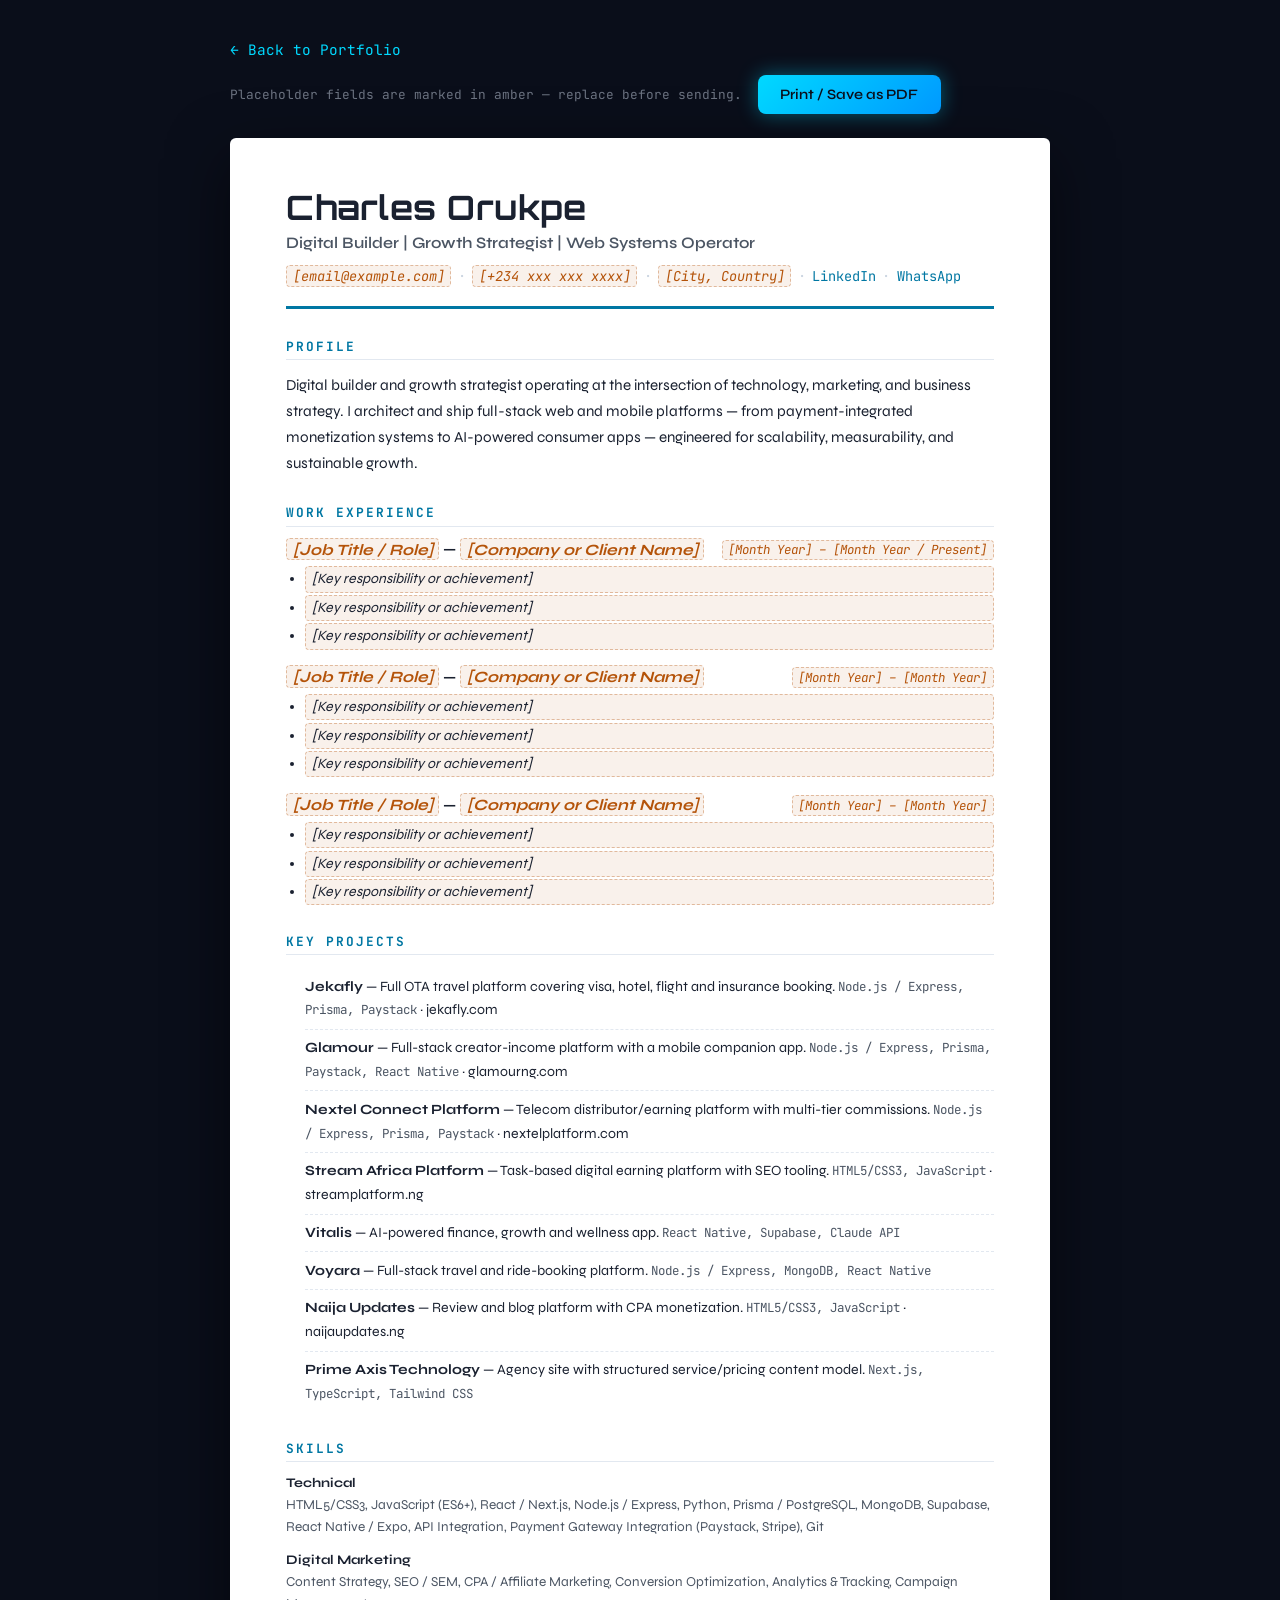
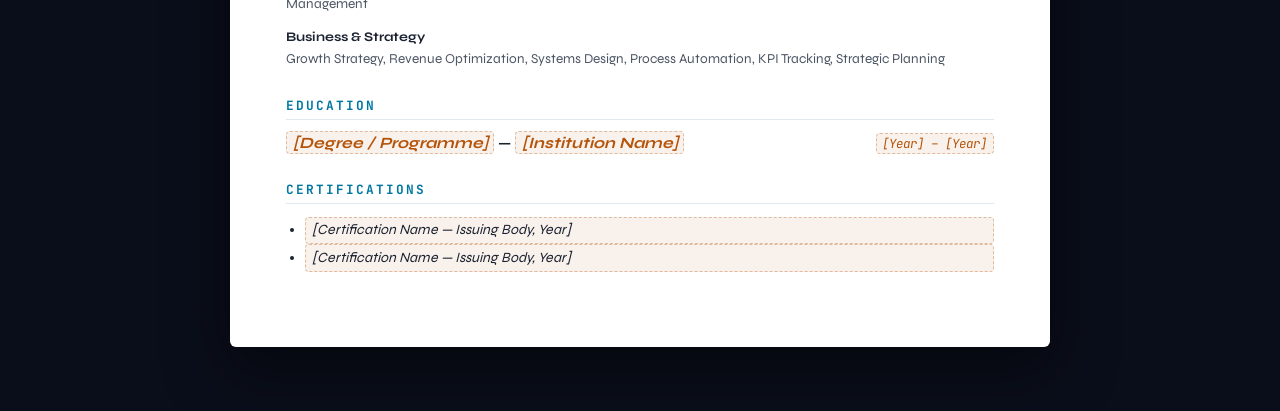
==== cv.html @ eb3e5eca "Add CV page (cv.html) with print/PDF export and placeholder work history/education; wire up Download" ====
<!DOCTYPE html>
<html lang="en">
<head>
    <meta charset="UTF-8">
    <meta name="viewport" content="width=device-width, initial-scale=1.0">
    <title>Charles Orukpe | CV</title>
    <link rel="preconnect" href="https://fonts.googleapis.com">
    <link rel="preconnect" href="https://fonts.gstatic.com" crossorigin>
    <link href="https://fonts.googleapis.com/css2?family=Orbitron:wght@400;500;700;900&family=Syne:wght@400;500;600;700;800&family=JetBrains+Mono:wght@300;400;500&display=swap" rel="stylesheet">
    <link rel="stylesheet" href="cv-styles.css">
</head>
<body>

    <!-- Screen-only toolbar -->
    <div class="cv-toolbar no-print">
        <a href="portfolio-index.html" class="toolbar-link">&larr; Back to Portfolio</a>
        <div class="toolbar-actions">
            <span class="toolbar-note">Placeholder fields are marked in amber — replace before sending.</span>
            <button class="print-btn" onclick="window.print()">Print / Save as PDF</button>
        </div>
    </div>

    <!-- CV Document -->
    <main class="cv-paper">

        <!-- Header -->
        <header class="cv-header">
            <h1 class="cv-name">Charles Orukpe</h1>
            <p class="cv-title">Digital Builder | Growth Strategist | Web Systems Operator</p>
            <div class="cv-contact">
                <span class="placeholder">[email@example.com]</span>
                <span class="divider">&middot;</span>
                <span class="placeholder">[+234 xxx xxx xxxx]</span>
                <span class="divider">&middot;</span>
                <span class="placeholder">[City, Country]</span>
                <span class="divider">&middot;</span>
                <a href="https://www.linkedin.com/in/charles-orukpe-bb7964367" target="_blank">LinkedIn</a>
                <span class="divider">&middot;</span>
                <a href="https://wa.link/srwizz" target="_blank">WhatsApp</a>
            </div>
        </header>

        <!-- Summary -->
        <section class="cv-section">
            <h2>Profile</h2>
            <p class="cv-summary">
                Digital builder and growth strategist operating at the intersection of technology, marketing, and business strategy. I architect and ship full-stack web and mobile platforms — from payment-integrated monetization systems to AI-powered consumer apps — engineered for scalability, measurability, and sustainable growth.
            </p>
        </section>

        <!-- Work Experience -->
        <section class="cv-section">
            <h2>Work Experience</h2>

            <div class="cv-entry placeholder-block">
                <div class="entry-top">
                    <h3><span class="placeholder">[Job Title / Role]</span> &mdash; <span class="placeholder">[Company or Client Name]</span></h3>
                    <span class="entry-date placeholder">[Month Year] &ndash; [Month Year / Present]</span>
                </div>
                <ul>
                    <li class="placeholder">[Key responsibility or achievement]</li>
                    <li class="placeholder">[Key responsibility or achievement]</li>
                    <li class="placeholder">[Key responsibility or achievement]</li>
                </ul>
            </div>

            <div class="cv-entry placeholder-block">
                <div class="entry-top">
                    <h3><span class="placeholder">[Job Title / Role]</span> &mdash; <span class="placeholder">[Company or Client Name]</span></h3>
                    <span class="entry-date placeholder">[Month Year] &ndash; [Month Year]</span>
                </div>
                <ul>
                    <li class="placeholder">[Key responsibility or achievement]</li>
                    <li class="placeholder">[Key responsibility or achievement]</li>
                    <li class="placeholder">[Key responsibility or achievement]</li>
                </ul>
            </div>

            <div class="cv-entry placeholder-block">
                <div class="entry-top">
                    <h3><span class="placeholder">[Job Title / Role]</span> &mdash; <span class="placeholder">[Company or Client Name]</span></h3>
                    <span class="entry-date placeholder">[Month Year] &ndash; [Month Year]</span>
                </div>
                <ul>
                    <li class="placeholder">[Key responsibility or achievement]</li>
                    <li class="placeholder">[Key responsibility or achievement]</li>
                    <li class="placeholder">[Key responsibility or achievement]</li>
                </ul>
            </div>
        </section>

        <!-- Key Projects -->
        <section class="cv-section">
            <h2>Key Projects</h2>
            <ul class="cv-projects">
                <li><strong>Jekafly</strong> &mdash; Full OTA travel platform covering visa, hotel, flight and insurance booking. <span class="proj-stack">Node.js / Express, Prisma, Paystack</span> &middot; jekafly.com</li>
                <li><strong>Glamour</strong> &mdash; Full-stack creator-income platform with a mobile companion app. <span class="proj-stack">Node.js / Express, Prisma, Paystack, React Native</span> &middot; glamourng.com</li>
                <li><strong>Nextel Connect Platform</strong> &mdash; Telecom distributor/earning platform with multi-tier commissions. <span class="proj-stack">Node.js / Express, Prisma, Paystack</span> &middot; nextelplatform.com</li>
                <li><strong>Stream Africa Platform</strong> &mdash; Task-based digital earning platform with SEO tooling. <span class="proj-stack">HTML5/CSS3, JavaScript</span> &middot; streamplatform.ng</li>
                <li><strong>Vitalis</strong> &mdash; AI-powered finance, growth and wellness app. <span class="proj-stack">React Native, Supabase, Claude API</span></li>
                <li><strong>Voyara</strong> &mdash; Full-stack travel and ride-booking platform. <span class="proj-stack">Node.js / Express, MongoDB, React Native</span></li>
                <li><strong>Naija Updates</strong> &mdash; Review and blog platform with CPA monetization. <span class="proj-stack">HTML5/CSS3, JavaScript</span> &middot; naijaupdates.ng</li>
                <li><strong>Prime Axis Technology</strong> &mdash; Agency site with structured service/pricing content model. <span class="proj-stack">Next.js, TypeScript, Tailwind CSS</span></li>
            </ul>
        </section>

        <!-- Skills -->
        <section class="cv-section">
            <h2>Skills</h2>
            <div class="cv-skills">
                <div class="skill-group">
                    <h4>Technical</h4>
                    <p>HTML5/CSS3, JavaScript (ES6+), React / Next.js, Node.js / Express, Python, Prisma / PostgreSQL, MongoDB, Supabase, React Native / Expo, API Integration, Payment Gateway Integration (Paystack, Stripe), Git</p>
                </div>
                <div class="skill-group">
                    <h4>Digital Marketing</h4>
                    <p>Content Strategy, SEO / SEM, CPA / Affiliate Marketing, Conversion Optimization, Analytics & Tracking, Campaign Management</p>
                </div>
                <div class="skill-group">
                    <h4>Business & Strategy</h4>
                    <p>Growth Strategy, Revenue Optimization, Systems Design, Process Automation, KPI Tracking, Strategic Planning</p>
                </div>
            </div>
        </section>

        <!-- Education -->
        <section class="cv-section">
            <h2>Education</h2>
            <div class="cv-entry placeholder-block">
                <div class="entry-top">
                    <h3><span class="placeholder">[Degree / Programme]</span> &mdash; <span class="placeholder">[Institution Name]</span></h3>
                    <span class="entry-date placeholder">[Year] &ndash; [Year]</span>
                </div>
            </div>
        </section>

        <!-- Certifications (optional — delete this section if not applicable) -->
        <section class="cv-section">
            <h2>Certifications</h2>
            <ul>
                <li class="placeholder">[Certification Name &mdash; Issuing Body, Year]</li>
                <li class="placeholder">[Certification Name &mdash; Issuing Body, Year]</li>
            </ul>
        </section>

    </main>

</body>
</html>
---- cv-styles.css ----
/* ===================================
   VARIABLES
   =================================== */

:root {
    --bg-primary: #0a0e1a;
    --bg-secondary: #111827;
    --accent-primary: #00d9ff;
    --accent-secondary: #0099ff;
    --accent-glow: rgba(0, 217, 255, 0.4);
    --text-primary: #e8edf4;
    --text-secondary: #9ca3af;
    --text-muted: #6b7280;

    --paper-bg: #ffffff;
    --paper-text: #1a2130;
    --paper-muted: #4b5563;
    --paper-accent: #0077a3;
    --placeholder-color: #b45309;
    --placeholder-bg: rgba(180, 83, 9, 0.08);

    --font-display: 'Orbitron', sans-serif;
    --font-body: 'Syne', sans-serif;
    --font-mono: 'JetBrains Mono', monospace;
}

* {
    margin: 0;
    padding: 0;
    box-sizing: border-box;
}

body {
    background: var(--bg-primary);
    font-family: var(--font-body);
    padding: 2.5rem 1rem 4rem;
}

/* ===================================
   SCREEN TOOLBAR (hidden on print)
   =================================== */

.cv-toolbar {
    max-width: 820px;
    margin: 0 auto 1.5rem;
    display: flex;
    align-items: center;
    justify-content: space-between;
    flex-wrap: wrap;
    gap: 1rem;
}

.toolbar-link {
    color: var(--accent-primary);
    text-decoration: none;
    font-size: 0.9rem;
    font-family: var(--font-mono);
}

.toolbar-link:hover {
    text-decoration: underline;
}

.toolbar-actions {
    display: flex;
    align-items: center;
    gap: 1rem;
    flex-wrap: wrap;
}

.toolbar-note {
    font-size: 0.8rem;
    color: var(--text-muted);
    font-family: var(--font-mono);
}

.print-btn {
    background: linear-gradient(135deg, var(--accent-primary), var(--accent-secondary));
    color: var(--bg-primary);
    border: none;
    padding: 0.7rem 1.4rem;
    border-radius: 8px;
    font-family: var(--font-body);
    font-weight: 600;
    font-size: 0.9rem;
    cursor: pointer;
    box-shadow: 0 0 20px var(--accent-glow);
}

.print-btn:hover {
    filter: brightness(1.1);
}

/* ===================================
   THE "PAPER"
   =================================== */

.cv-paper {
    max-width: 820px;
    margin: 0 auto;
    background: var(--paper-bg);
    color: var(--paper-text);
    padding: 3rem 3.5rem;
    border-radius: 6px;
    box-shadow: 0 20px 60px rgba(0, 0, 0, 0.5);
}

.cv-header {
    border-bottom: 3px solid var(--paper-accent);
    padding-bottom: 1.2rem;
    margin-bottom: 1.8rem;
}

.cv-name {
    font-family: var(--font-display);
    font-size: 2.1rem;
    font-weight: 700;
    letter-spacing: 0.5px;
    color: var(--paper-text);
}

.cv-title {
    font-size: 1rem;
    color: var(--paper-muted);
    margin-top: 0.3rem;
    font-weight: 600;
}

.cv-contact {
    margin-top: 0.8rem;
    font-family: var(--font-mono);
    font-size: 0.85rem;
    color: var(--paper-muted);
    display: flex;
    flex-wrap: wrap;
    gap: 0.4rem;
    align-items: center;
}

.cv-contact a {
    color: var(--paper-accent);
    text-decoration: none;
}

.cv-contact a:hover {
    text-decoration: underline;
}

.cv-contact .divider {
    color: #cbd5e1;
}

/* ===================================
   SECTIONS
   =================================== */

.cv-section {
    margin-bottom: 1.7rem;
}

.cv-section h2 {
    font-family: var(--font-mono);
    font-size: 0.8rem;
    letter-spacing: 2px;
    text-transform: uppercase;
    color: var(--paper-accent);
    margin-bottom: 0.8rem;
    padding-bottom: 0.3rem;
    border-bottom: 1px solid #e2e8f0;
}

.cv-summary {
    font-size: 0.95rem;
    line-height: 1.7;
    color: var(--paper-text);
}

/* Work / Education entries */

.cv-entry {
    margin-bottom: 1.1rem;
}

.cv-entry:last-child {
    margin-bottom: 0;
}

.entry-top {
    display: flex;
    justify-content: space-between;
    align-items: baseline;
    flex-wrap: wrap;
    gap: 0.3rem 1rem;
}

.cv-entry h3 {
    font-size: 0.98rem;
    font-weight: 700;
    color: var(--paper-text);
}

.entry-date {
    font-family: var(--font-mono);
    font-size: 0.78rem;
    color: var(--paper-muted);
    white-space: nowrap;
}

.cv-entry ul {
    margin-top: 0.4rem;
    padding-left: 1.2rem;
}

.cv-entry li {
    font-size: 0.88rem;
    line-height: 1.6;
    color: var(--paper-text);
    margin-bottom: 0.15rem;
}

/* Projects */

.cv-projects {
    list-style: none;
    padding: 0;
}

.cv-projects li {
    font-size: 0.88rem;
    line-height: 1.6;
    color: var(--paper-text);
    padding: 0.4rem 0;
    border-bottom: 1px dashed #e2e8f0;
}

.cv-projects li:last-child {
    border-bottom: none;
}

.proj-stack {
    color: var(--paper-muted);
    font-family: var(--font-mono);
    font-size: 0.78rem;
}

/* Skills */

.cv-skills {
    display: grid;
    gap: 0.9rem;
}

.skill-group h4 {
    font-size: 0.82rem;
    color: var(--paper-text);
    margin-bottom: 0.2rem;
}

.skill-group p {
    font-size: 0.85rem;
    color: var(--paper-muted);
    line-height: 1.6;
}

/* Certifications list */

.cv-section > ul {
    padding-left: 1.2rem;
}

.cv-section > ul li {
    font-size: 0.88rem;
    line-height: 1.7;
    color: var(--paper-text);
}

/* ===================================
   PLACEHOLDERS
   =================================== */

.placeholder {
    color: var(--placeholder-color);
    background: var(--placeholder-bg);
    font-style: italic;
    padding: 0.05rem 0.35rem;
    border-radius: 4px;
    border: 1px dashed rgba(180, 83, 9, 0.35);
}

/* ===================================
   RESPONSIVE (screen, narrow viewport)
   =================================== */

@media (max-width: 640px) {
    .cv-paper {
        padding: 2rem 1.3rem;
    }

    .cv-name {
        font-size: 1.6rem;
    }

    .entry-top {
        flex-direction: column;
        align-items: flex-start;
    }
}

/* ===================================
   PRINT / PDF EXPORT
   =================================== */

@page {
    size: A4;
    margin: 14mm 16mm;
}

@media print {
    .no-print {
        display: none !important;
    }

    body {
        background: #ffffff;
        padding: 0;
    }

    .cv-paper {
        box-shadow: none;
        border-radius: 0;
        max-width: 100%;
        padding: 0;
        margin: 0;
    }

    .cv-section {
        break-inside: avoid;
    }

    .cv-entry {
        break-inside: avoid;
    }

    .placeholder {
        background: none;
        border: 1px dashed #b45309;
        -webkit-print-color-adjust: exact;
        print-color-adjust: exact;
    }

    .cv-contact a {
        color: var(--paper-accent) !important;
        -webkit-print-color-adjust: exact;
        print-color-adjust: exact;
    }
}
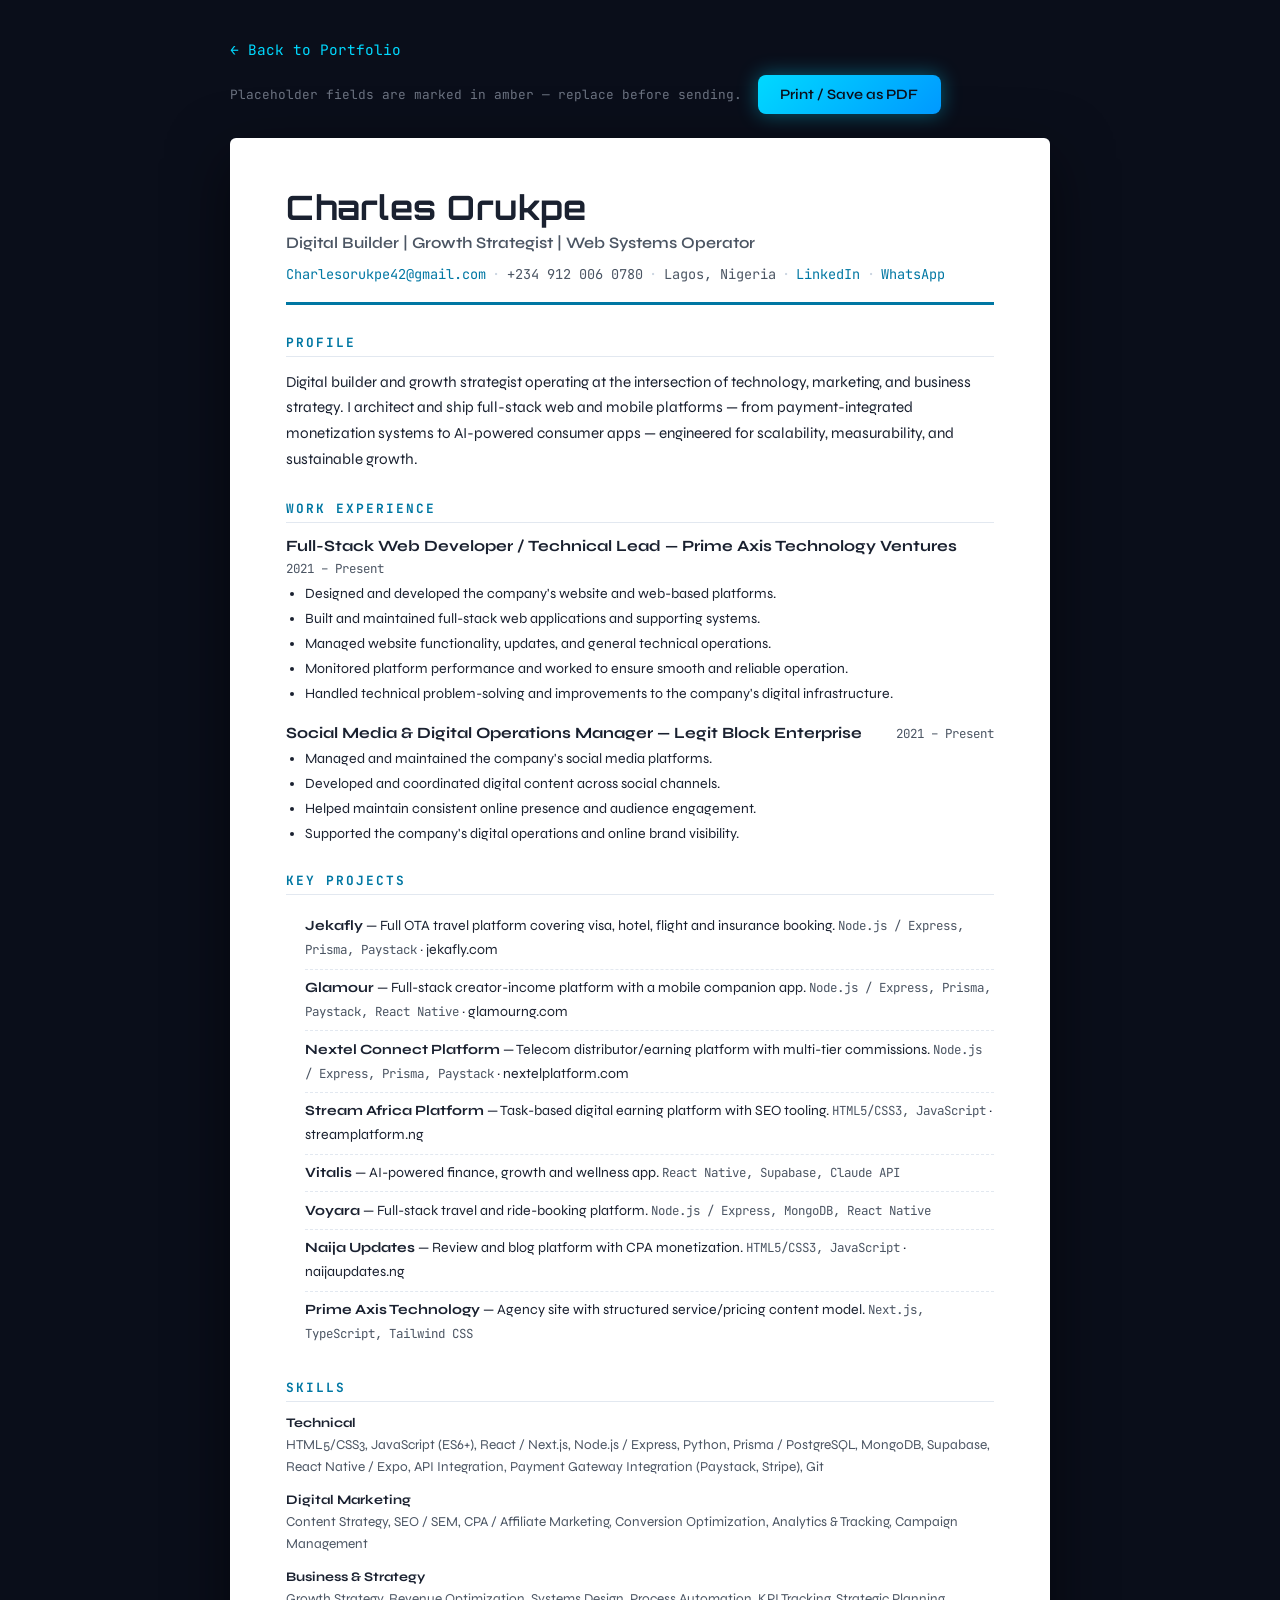
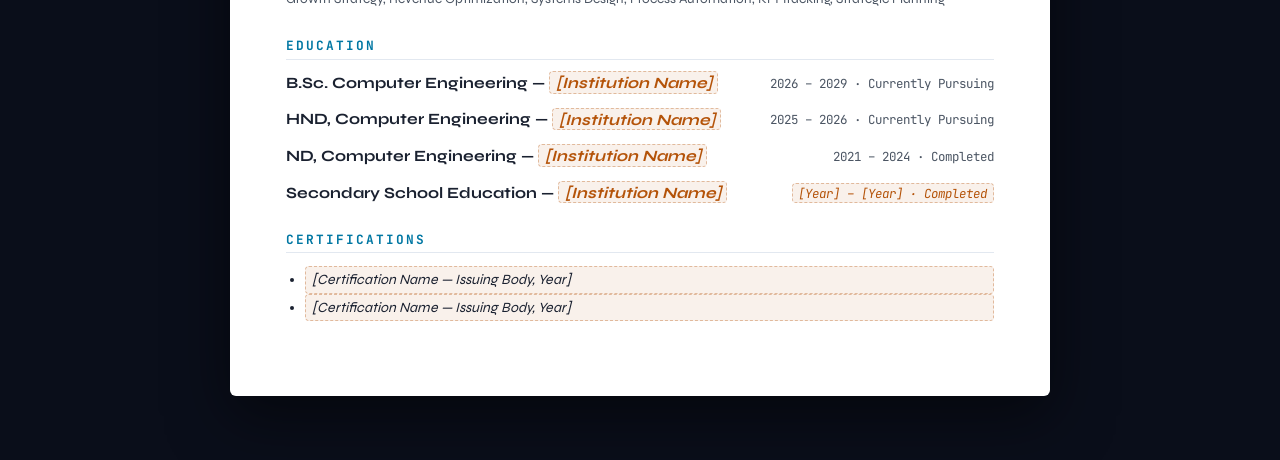
==== commit e55cfdf6: "Fill in real contact info, work experience, and education in CV" ====
--- a/cv.html
+++ b/cv.html
@@ -28,11 +28,11 @@
             <h1 class="cv-name">Charles Orukpe</h1>
             <p class="cv-title">Digital Builder | Growth Strategist | Web Systems Operator</p>
             <div class="cv-contact">
-                <span class="placeholder">[email@example.com]</span>
+                <a href="mailto:Charlesorukpe42@gmail.com">Charlesorukpe42@gmail.com</a>
                 <span class="divider">&middot;</span>
-                <span class="placeholder">[+234 xxx xxx xxxx]</span>
+                <span>+234 912 006 0780</span>
                 <span class="divider">&middot;</span>
-                <span class="placeholder">[City, Country]</span>
+                <span>Lagos, Nigeria</span>
                 <span class="divider">&middot;</span>
                 <a href="https://www.linkedin.com/in/charles-orukpe-bb7964367" target="_blank">LinkedIn</a>
                 <span class="divider">&middot;</span>
@@ -52,39 +52,30 @@
         <section class="cv-section">
             <h2>Work Experience</h2>
 
-            <div class="cv-entry placeholder-block">
+            <div class="cv-entry">
                 <div class="entry-top">
-                    <h3><span class="placeholder">[Job Title / Role]</span> &mdash; <span class="placeholder">[Company or Client Name]</span></h3>
-                    <span class="entry-date placeholder">[Month Year] &ndash; [Month Year / Present]</span>
+                    <h3>Full-Stack Web Developer / Technical Lead &mdash; Prime Axis Technology Ventures</h3>
+                    <span class="entry-date">2021 &ndash; Present</span>
                 </div>
                 <ul>
-                    <li class="placeholder">[Key responsibility or achievement]</li>
-                    <li class="placeholder">[Key responsibility or achievement]</li>
-                    <li class="placeholder">[Key responsibility or achievement]</li>
+                    <li>Designed and developed the company's website and web-based platforms.</li>
+                    <li>Built and maintained full-stack web applications and supporting systems.</li>
+                    <li>Managed website functionality, updates, and general technical operations.</li>
+                    <li>Monitored platform performance and worked to ensure smooth and reliable operation.</li>
+                    <li>Handled technical problem-solving and improvements to the company's digital infrastructure.</li>
                 </ul>
             </div>
 
-            <div class="cv-entry placeholder-block">
+            <div class="cv-entry">
                 <div class="entry-top">
-                    <h3><span class="placeholder">[Job Title / Role]</span> &mdash; <span class="placeholder">[Company or Client Name]</span></h3>
-                    <span class="entry-date placeholder">[Month Year] &ndash; [Month Year]</span>
+                    <h3>Social Media & Digital Operations Manager &mdash; Legit Block Enterprise</h3>
+                    <span class="entry-date">2021 &ndash; Present</span>
                 </div>
                 <ul>
-                    <li class="placeholder">[Key responsibility or achievement]</li>
-                    <li class="placeholder">[Key responsibility or achievement]</li>
-                    <li class="placeholder">[Key responsibility or achievement]</li>
-                </ul>
-            </div>
-
-            <div class="cv-entry placeholder-block">
-                <div class="entry-top">
-                    <h3><span class="placeholder">[Job Title / Role]</span> &mdash; <span class="placeholder">[Company or Client Name]</span></h3>
-                    <span class="entry-date placeholder">[Month Year] &ndash; [Month Year]</span>
-                </div>
-                <ul>
-                    <li class="placeholder">[Key responsibility or achievement]</li>
-                    <li class="placeholder">[Key responsibility or achievement]</li>
-                    <li class="placeholder">[Key responsibility or achievement]</li>
+                    <li>Managed and maintained the company's social media platforms.</li>
+                    <li>Developed and coordinated digital content across social channels.</li>
+                    <li>Helped maintain consistent online presence and audience engagement.</li>
+                    <li>Supported the company's digital operations and online brand visibility.</li>
                 </ul>
             </div>
         </section>
@@ -126,10 +117,28 @@
         <!-- Education -->
         <section class="cv-section">
             <h2>Education</h2>
-            <div class="cv-entry placeholder-block">
+            <div class="cv-entry">
                 <div class="entry-top">
-                    <h3><span class="placeholder">[Degree / Programme]</span> &mdash; <span class="placeholder">[Institution Name]</span></h3>
-                    <span class="entry-date placeholder">[Year] &ndash; [Year]</span>
+                    <h3>B.Sc. Computer Engineering &mdash; <span class="placeholder">[Institution Name]</span></h3>
+                    <span class="entry-date">2026 &ndash; 2029 &middot; Currently Pursuing</span>
+                </div>
+            </div>
+            <div class="cv-entry">
+                <div class="entry-top">
+                    <h3>HND, Computer Engineering &mdash; <span class="placeholder">[Institution Name]</span></h3>
+                    <span class="entry-date">2025 &ndash; 2026 &middot; Currently Pursuing</span>
+                </div>
+            </div>
+            <div class="cv-entry">
+                <div class="entry-top">
+                    <h3>ND, Computer Engineering &mdash; <span class="placeholder">[Institution Name]</span></h3>
+                    <span class="entry-date">2021 &ndash; 2024 &middot; Completed</span>
+                </div>
+            </div>
+            <div class="cv-entry">
+                <div class="entry-top">
+                    <h3>Secondary School Education &mdash; <span class="placeholder">[Institution Name]</span></h3>
+                    <span class="entry-date placeholder">[Year] &ndash; [Year] &middot; Completed</span>
                 </div>
             </div>
         </section>
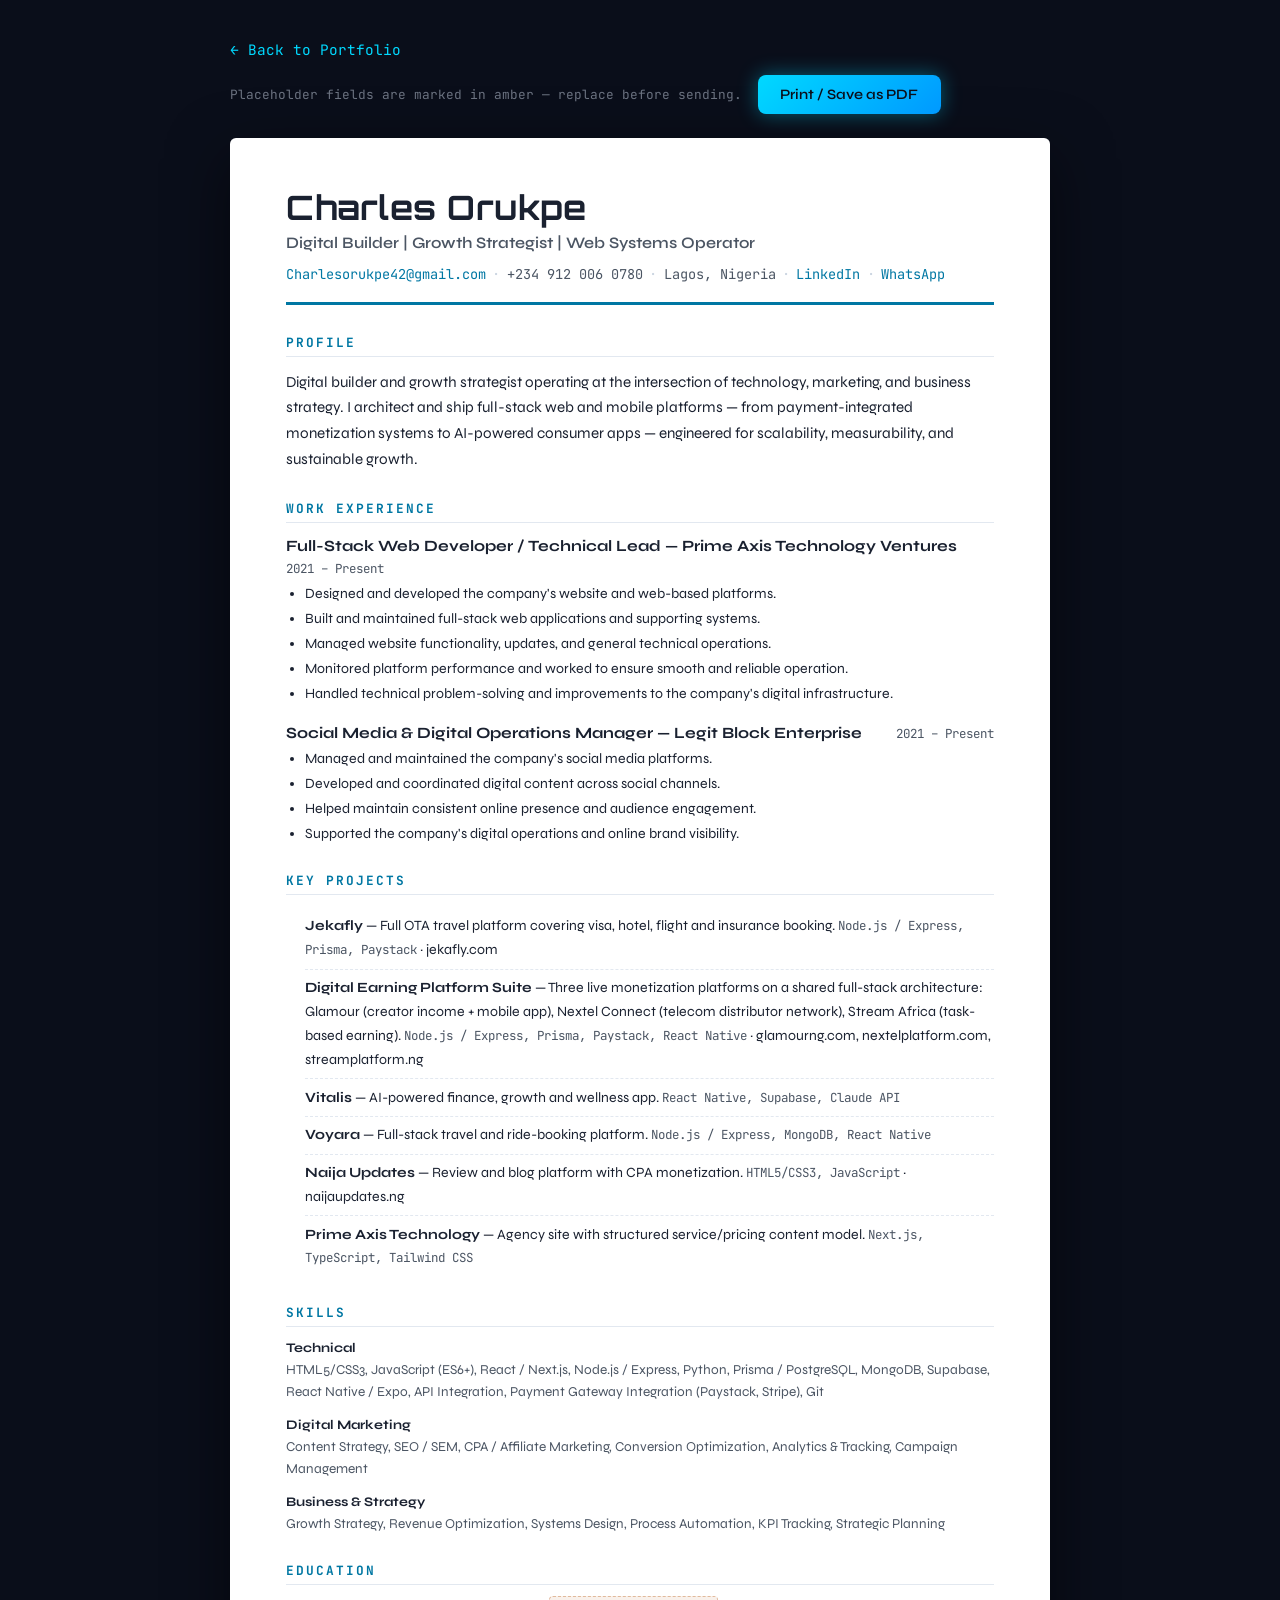
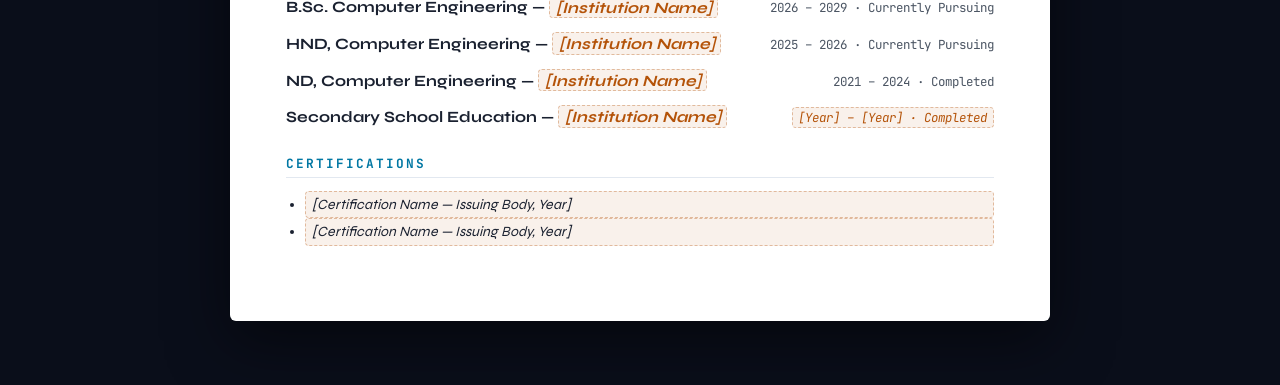
==== commit ba97c16a: "Consolidate Glamour/Nextel Connect/Stream Africa into one CV entry to match portfolio" ====
--- a/cv.html
+++ b/cv.html
@@ -85,9 +85,7 @@
             <h2>Key Projects</h2>
             <ul class="cv-projects">
                 <li><strong>Jekafly</strong> &mdash; Full OTA travel platform covering visa, hotel, flight and insurance booking. <span class="proj-stack">Node.js / Express, Prisma, Paystack</span> &middot; jekafly.com</li>
-                <li><strong>Glamour</strong> &mdash; Full-stack creator-income platform with a mobile companion app. <span class="proj-stack">Node.js / Express, Prisma, Paystack, React Native</span> &middot; glamourng.com</li>
-                <li><strong>Nextel Connect Platform</strong> &mdash; Telecom distributor/earning platform with multi-tier commissions. <span class="proj-stack">Node.js / Express, Prisma, Paystack</span> &middot; nextelplatform.com</li>
-                <li><strong>Stream Africa Platform</strong> &mdash; Task-based digital earning platform with SEO tooling. <span class="proj-stack">HTML5/CSS3, JavaScript</span> &middot; streamplatform.ng</li>
+                <li><strong>Digital Earning Platform Suite</strong> &mdash; Three live monetization platforms on a shared full-stack architecture: Glamour (creator income + mobile app), Nextel Connect (telecom distributor network), Stream Africa (task-based earning). <span class="proj-stack">Node.js / Express, Prisma, Paystack, React Native</span> &middot; glamourng.com, nextelplatform.com, streamplatform.ng</li>
                 <li><strong>Vitalis</strong> &mdash; AI-powered finance, growth and wellness app. <span class="proj-stack">React Native, Supabase, Claude API</span></li>
                 <li><strong>Voyara</strong> &mdash; Full-stack travel and ride-booking platform. <span class="proj-stack">Node.js / Express, MongoDB, React Native</span></li>
                 <li><strong>Naija Updates</strong> &mdash; Review and blog platform with CPA monetization. <span class="proj-stack">HTML5/CSS3, JavaScript</span> &middot; naijaupdates.ng</li>
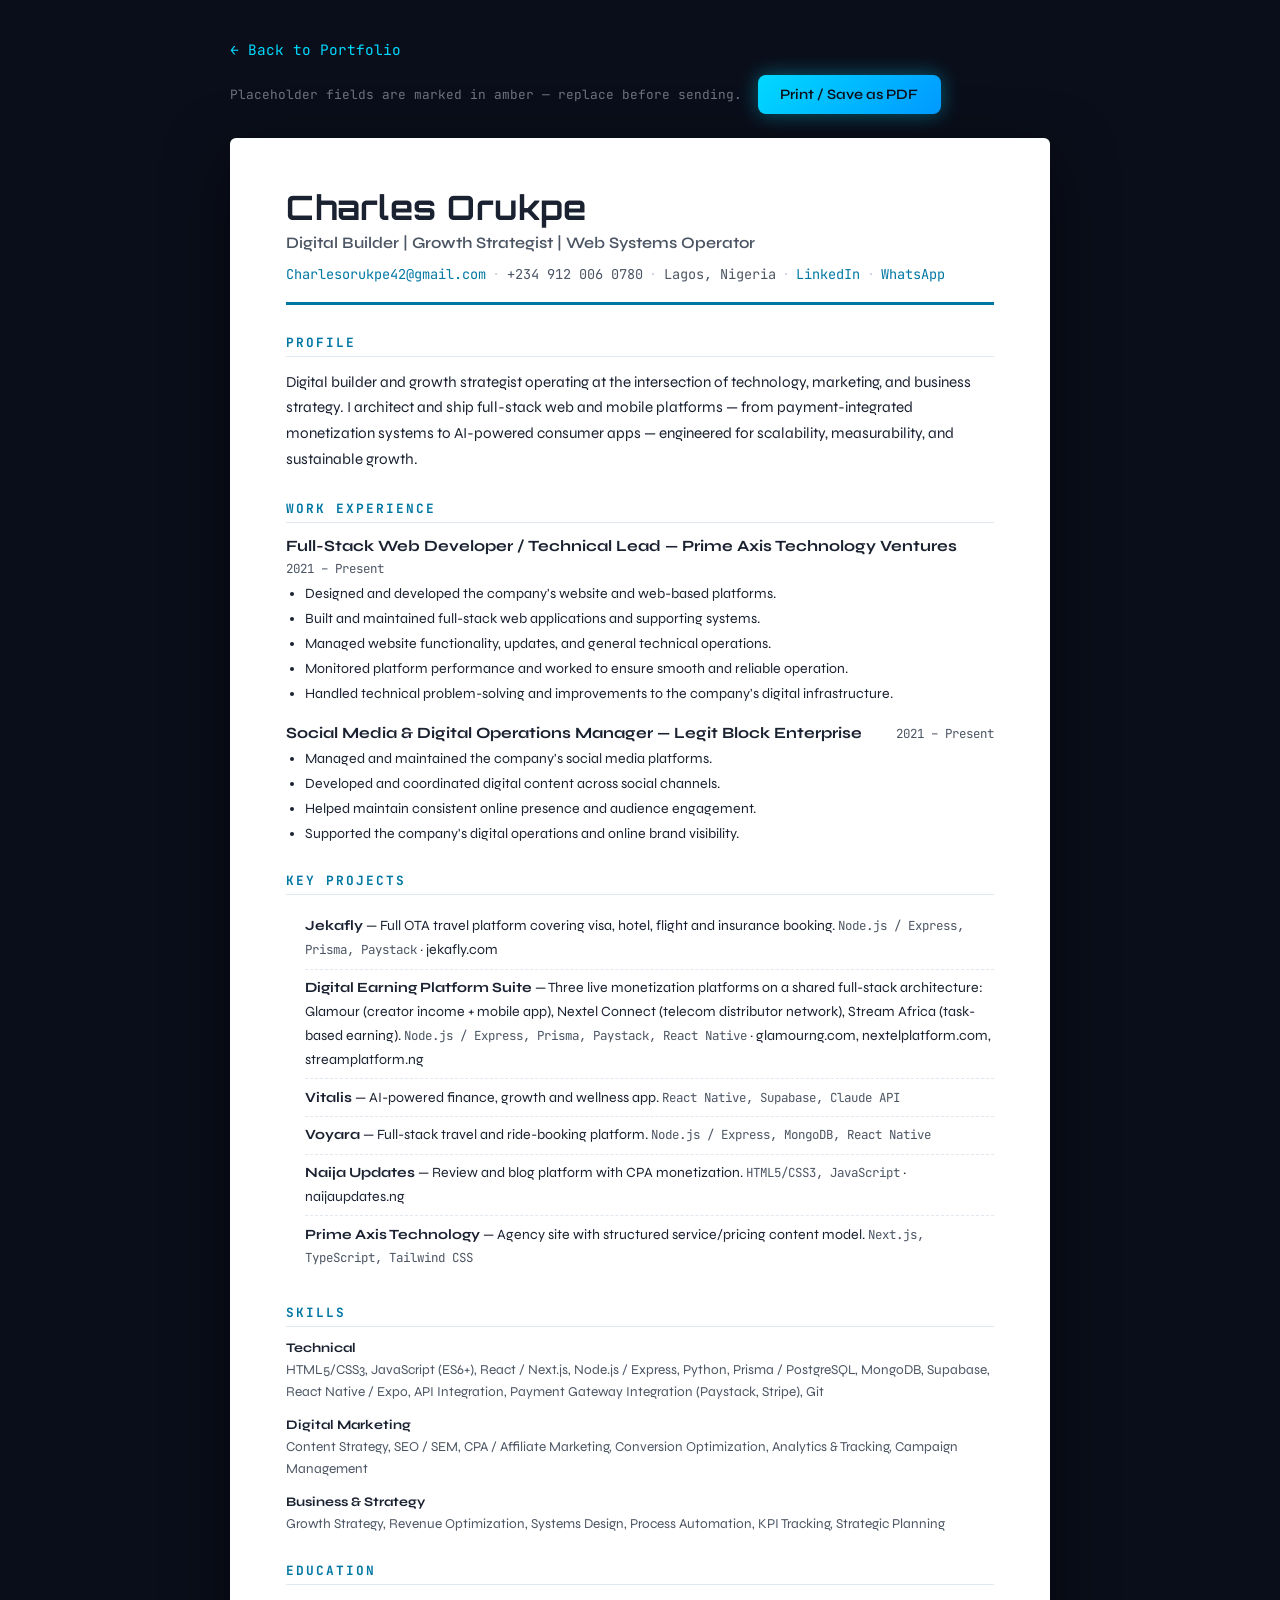
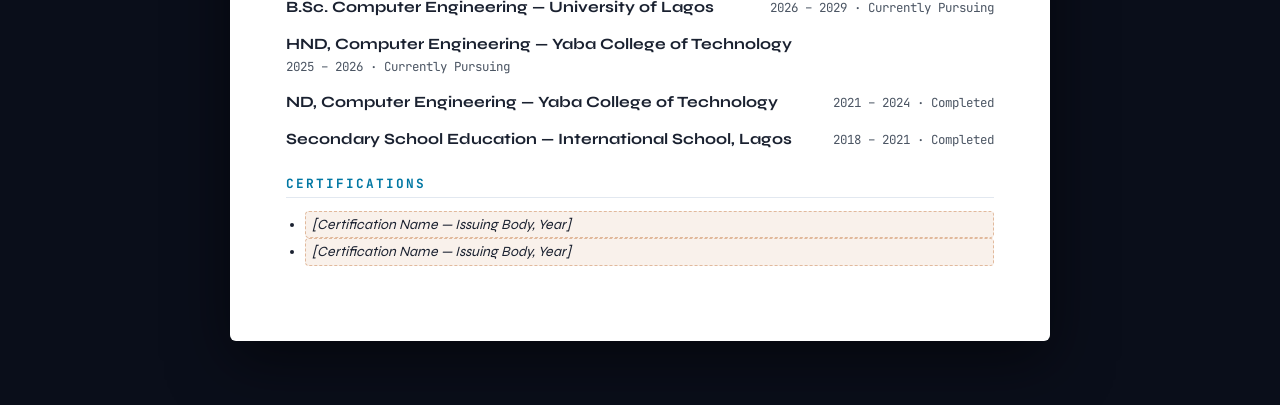
==== commit f10c4743: "Fill in education institution names and secondary school dates" ====
--- a/cv.html
+++ b/cv.html
@@ -117,26 +117,26 @@
             <h2>Education</h2>
             <div class="cv-entry">
                 <div class="entry-top">
-                    <h3>B.Sc. Computer Engineering &mdash; <span class="placeholder">[Institution Name]</span></h3>
+                    <h3>B.Sc. Computer Engineering &mdash; University of Lagos</h3>
                     <span class="entry-date">2026 &ndash; 2029 &middot; Currently Pursuing</span>
                 </div>
             </div>
             <div class="cv-entry">
                 <div class="entry-top">
-                    <h3>HND, Computer Engineering &mdash; <span class="placeholder">[Institution Name]</span></h3>
+                    <h3>HND, Computer Engineering &mdash; Yaba College of Technology</h3>
                     <span class="entry-date">2025 &ndash; 2026 &middot; Currently Pursuing</span>
                 </div>
             </div>
             <div class="cv-entry">
                 <div class="entry-top">
-                    <h3>ND, Computer Engineering &mdash; <span class="placeholder">[Institution Name]</span></h3>
+                    <h3>ND, Computer Engineering &mdash; Yaba College of Technology</h3>
                     <span class="entry-date">2021 &ndash; 2024 &middot; Completed</span>
                 </div>
             </div>
             <div class="cv-entry">
                 <div class="entry-top">
-                    <h3>Secondary School Education &mdash; <span class="placeholder">[Institution Name]</span></h3>
-                    <span class="entry-date placeholder">[Year] &ndash; [Year] &middot; Completed</span>
+                    <h3>Secondary School Education &mdash; International School, Lagos</h3>
+                    <span class="entry-date">2018 &ndash; 2021 &middot; Completed</span>
                 </div>
             </div>
         </section>
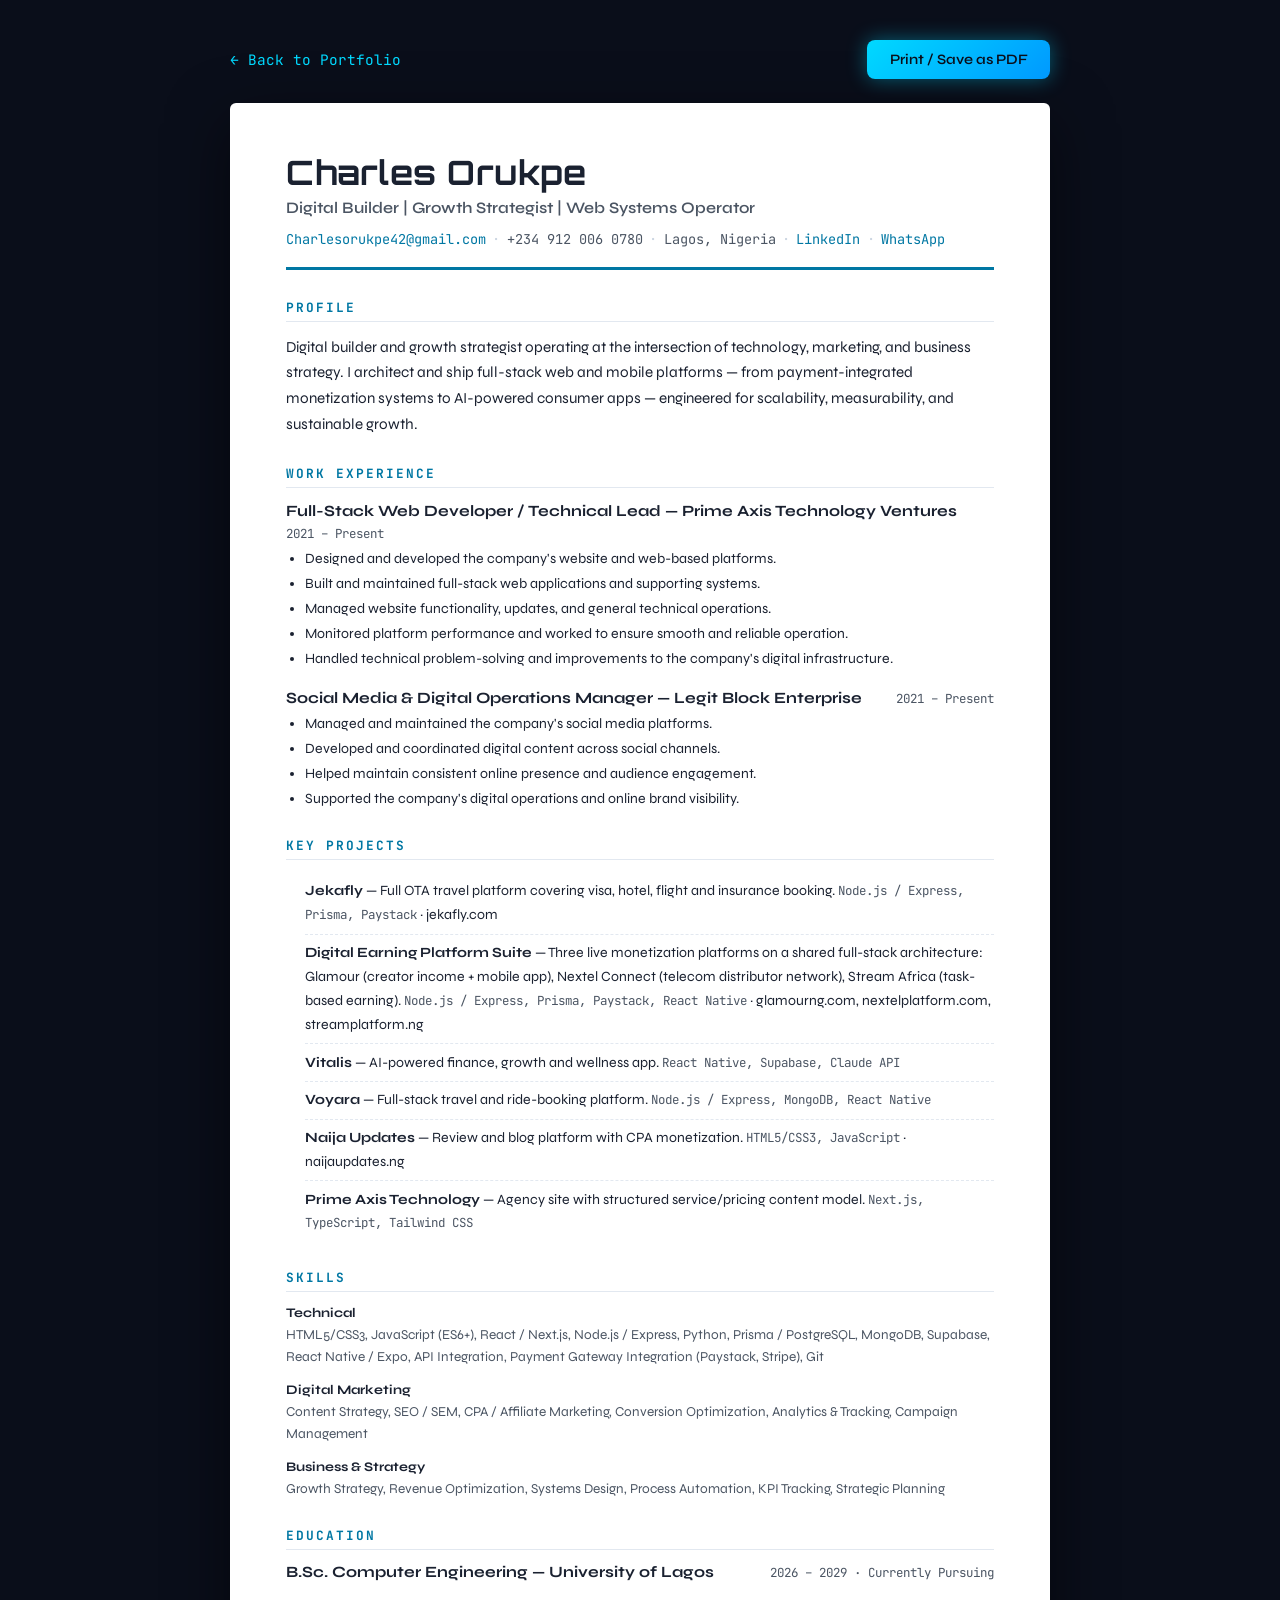
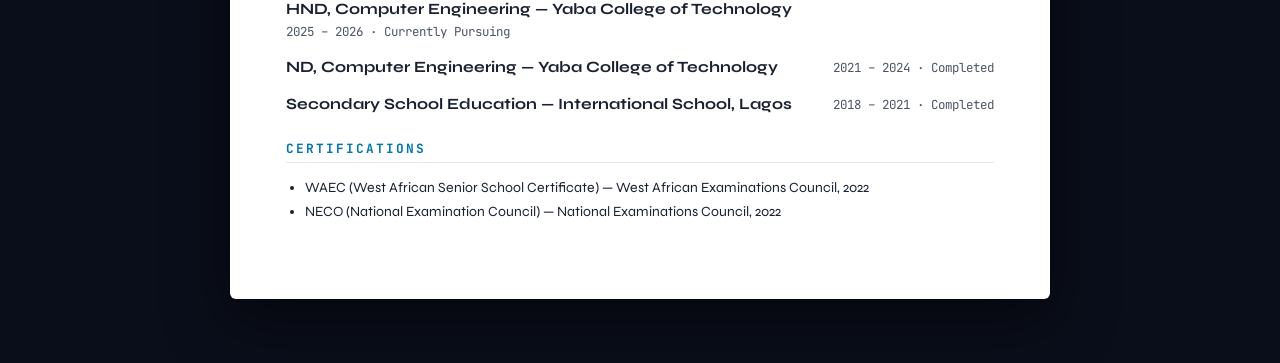
==== commit ac4d41fa: "Fill in WAEC/NECO certifications; remove stale placeholder note now CV is complete" ====
--- a/cv.html
+++ b/cv.html
@@ -15,7 +15,6 @@
     <div class="cv-toolbar no-print">
         <a href="portfolio-index.html" class="toolbar-link">&larr; Back to Portfolio</a>
         <div class="toolbar-actions">
-            <span class="toolbar-note">Placeholder fields are marked in amber — replace before sending.</span>
             <button class="print-btn" onclick="window.print()">Print / Save as PDF</button>
         </div>
     </div>
@@ -145,8 +144,8 @@
         <section class="cv-section">
             <h2>Certifications</h2>
             <ul>
-                <li class="placeholder">[Certification Name &mdash; Issuing Body, Year]</li>
-                <li class="placeholder">[Certification Name &mdash; Issuing Body, Year]</li>
+                <li>WAEC (West African Senior School Certificate) &mdash; West African Examinations Council, 2022</li>
+                <li>NECO (National Examination Council) &mdash; National Examinations Council, 2022</li>
             </ul>
         </section>
 
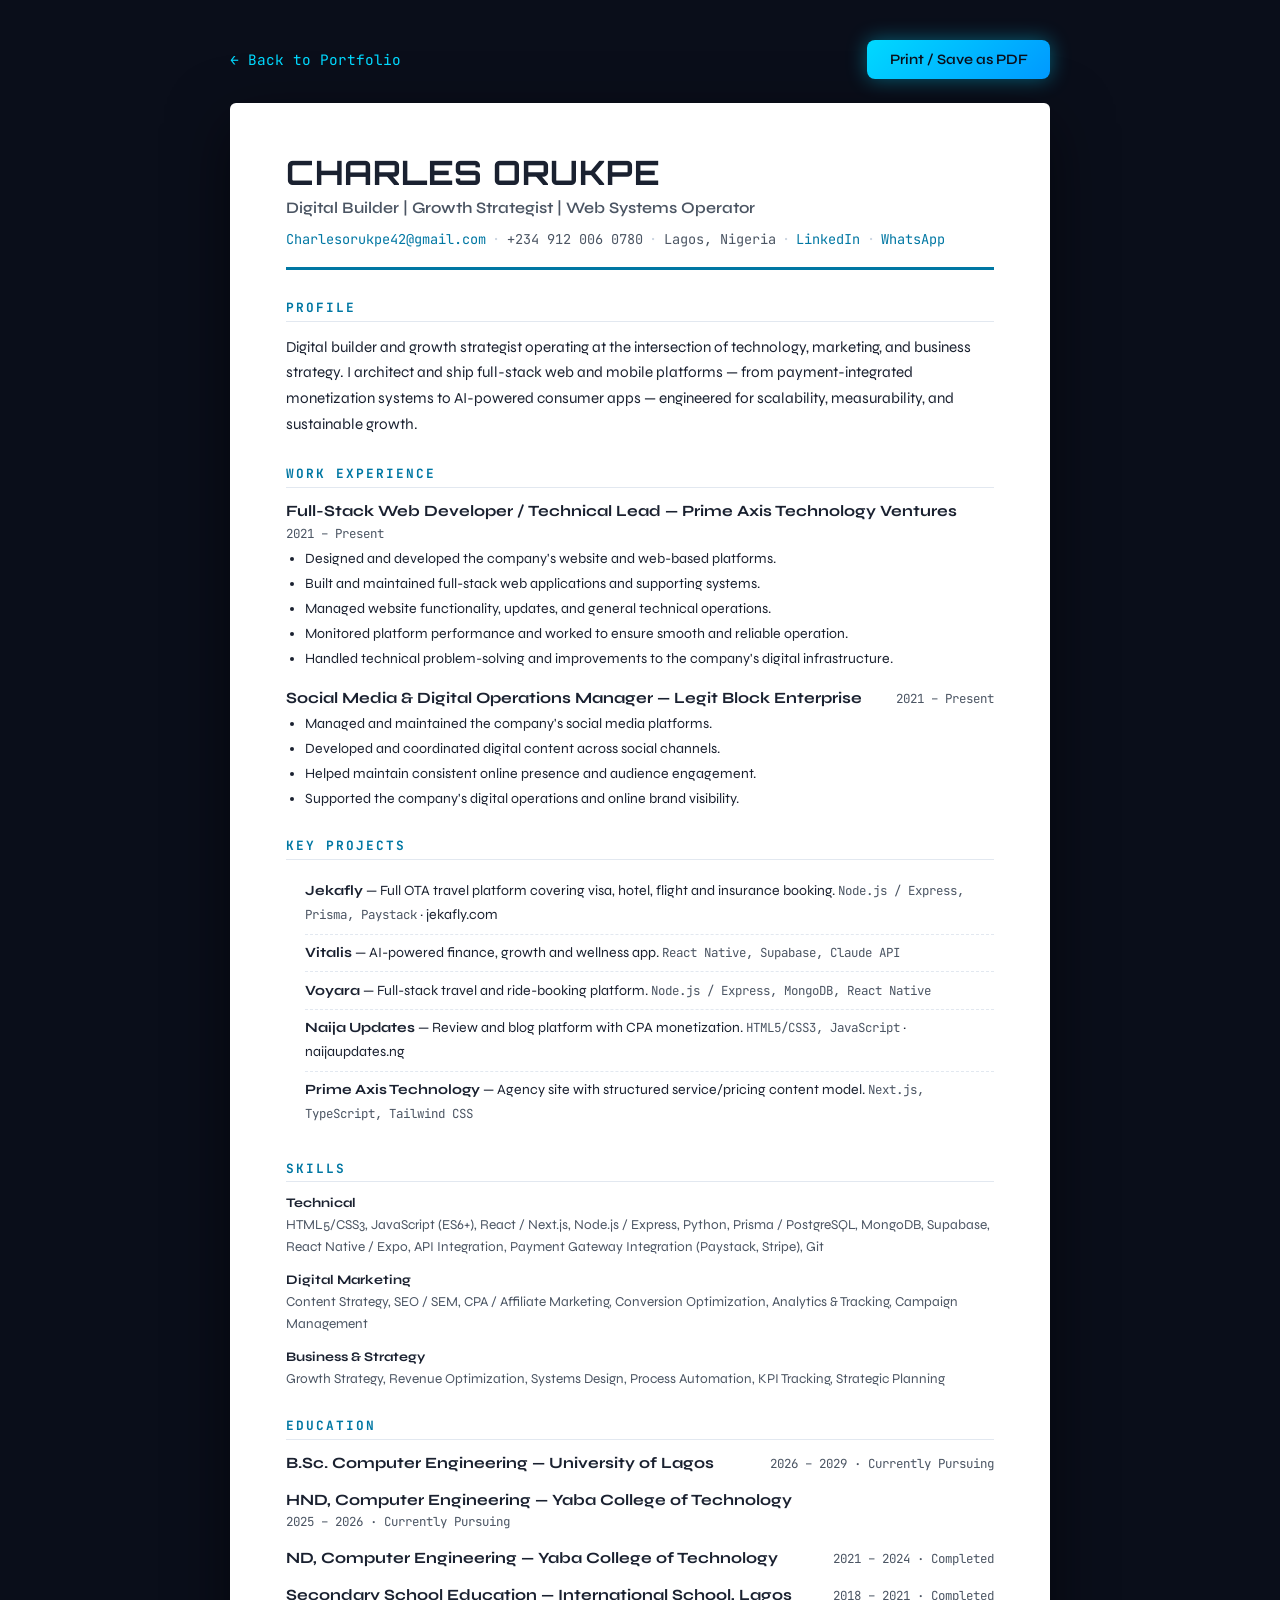
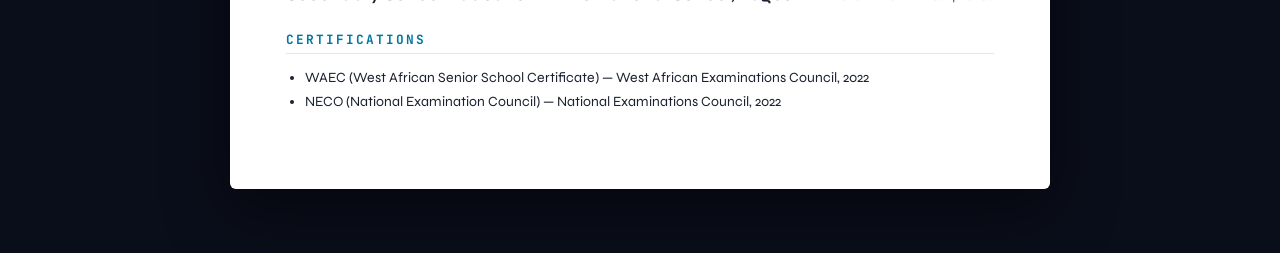
==== commit 9fbd69f1: "Remove NDA-covered projects (Glamour, Nextel Connect, Stream Africa) from portfolio and CV" ====
--- a/cv.html
+++ b/cv.html
@@ -3,7 +3,7 @@
 <head>
     <meta charset="UTF-8">
     <meta name="viewport" content="width=device-width, initial-scale=1.0">
-    <title>Charles Orukpe | CV</title>
+    <title>CHARLES ORUKPE | CV</title>
     <link rel="preconnect" href="https://fonts.googleapis.com">
     <link rel="preconnect" href="https://fonts.gstatic.com" crossorigin>
     <link href="https://fonts.googleapis.com/css2?family=Orbitron:wght@400;500;700;900&family=Syne:wght@400;500;600;700;800&family=JetBrains+Mono:wght@300;400;500&display=swap" rel="stylesheet">
@@ -24,7 +24,7 @@
 
         <!-- Header -->
         <header class="cv-header">
-            <h1 class="cv-name">Charles Orukpe</h1>
+            <h1 class="cv-name">CHARLES ORUKPE</h1>
             <p class="cv-title">Digital Builder | Growth Strategist | Web Systems Operator</p>
             <div class="cv-contact">
                 <a href="mailto:Charlesorukpe42@gmail.com">Charlesorukpe42@gmail.com</a>
@@ -84,7 +84,6 @@
             <h2>Key Projects</h2>
             <ul class="cv-projects">
                 <li><strong>Jekafly</strong> &mdash; Full OTA travel platform covering visa, hotel, flight and insurance booking. <span class="proj-stack">Node.js / Express, Prisma, Paystack</span> &middot; jekafly.com</li>
-                <li><strong>Digital Earning Platform Suite</strong> &mdash; Three live monetization platforms on a shared full-stack architecture: Glamour (creator income + mobile app), Nextel Connect (telecom distributor network), Stream Africa (task-based earning). <span class="proj-stack">Node.js / Express, Prisma, Paystack, React Native</span> &middot; glamourng.com, nextelplatform.com, streamplatform.ng</li>
                 <li><strong>Vitalis</strong> &mdash; AI-powered finance, growth and wellness app. <span class="proj-stack">React Native, Supabase, Claude API</span></li>
                 <li><strong>Voyara</strong> &mdash; Full-stack travel and ride-booking platform. <span class="proj-stack">Node.js / Express, MongoDB, React Native</span></li>
                 <li><strong>Naija Updates</strong> &mdash; Review and blog platform with CPA monetization. <span class="proj-stack">HTML5/CSS3, JavaScript</span> &middot; naijaupdates.ng</li>
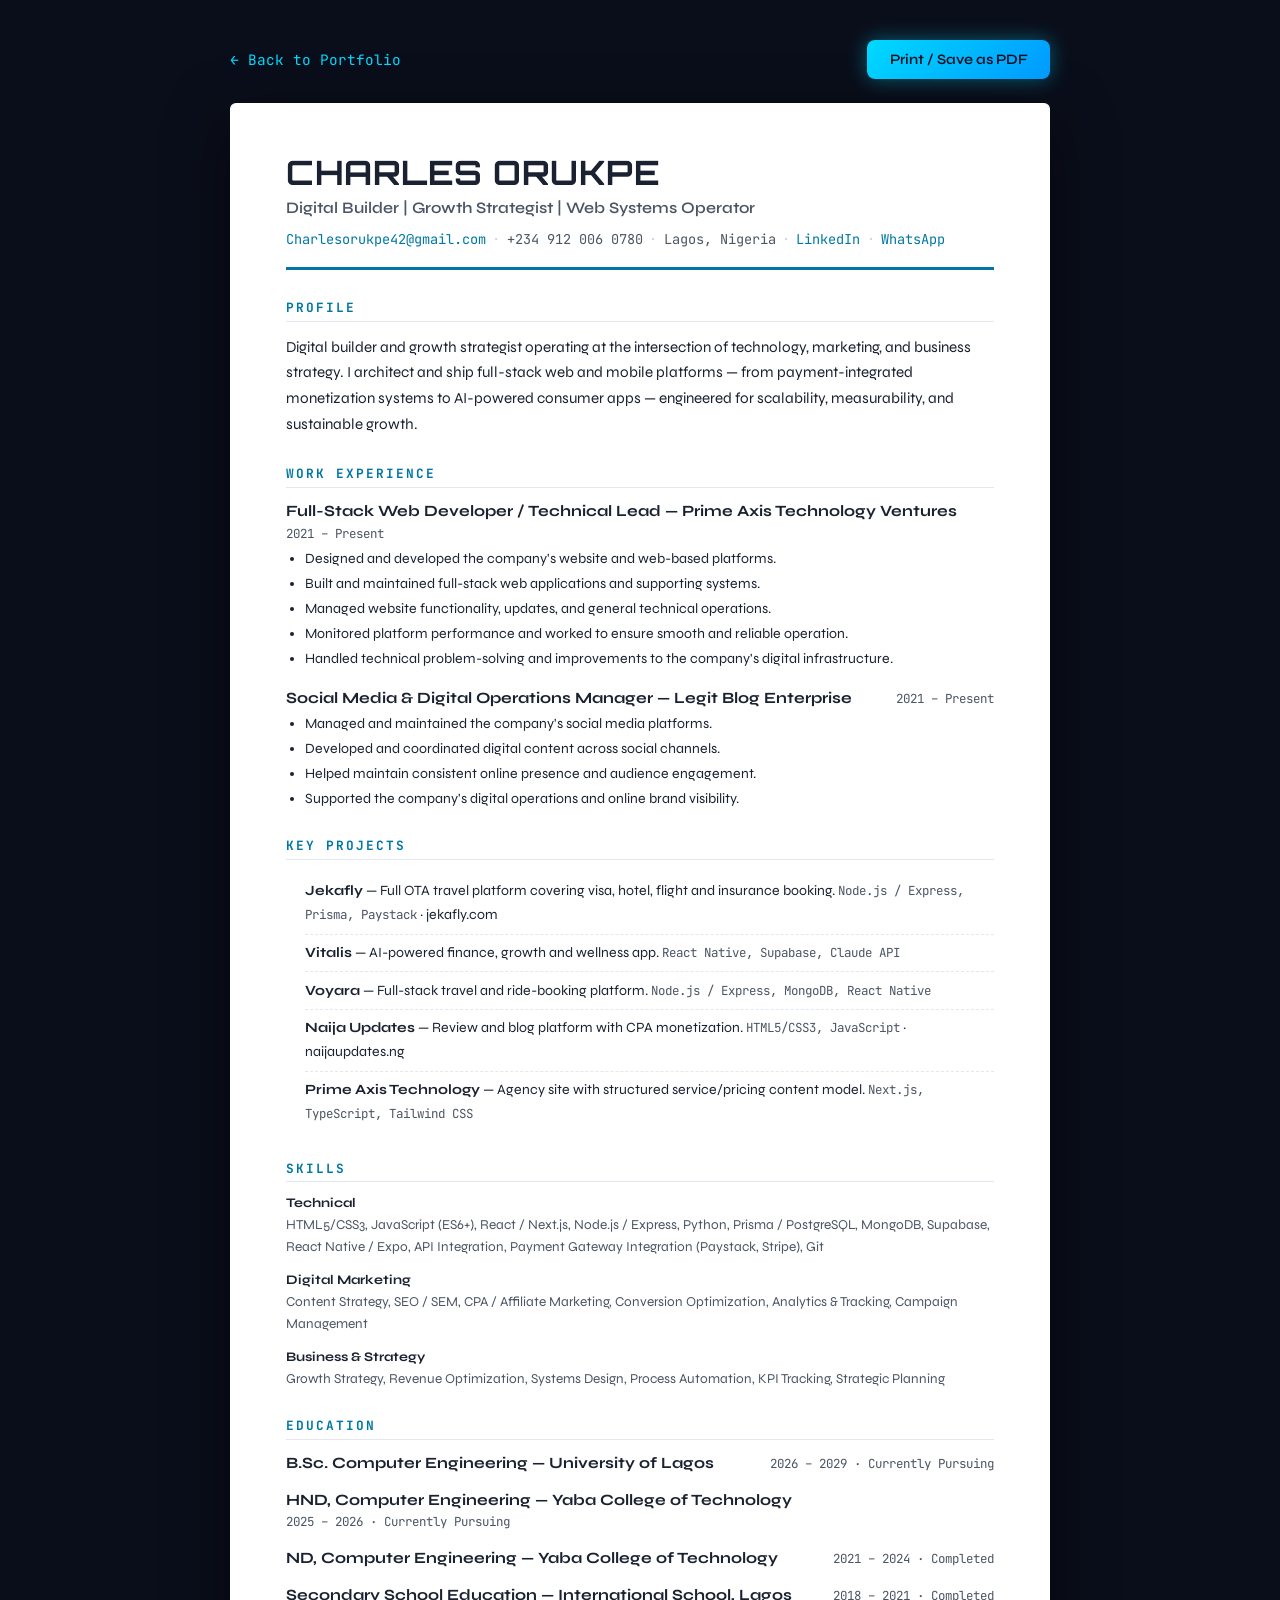
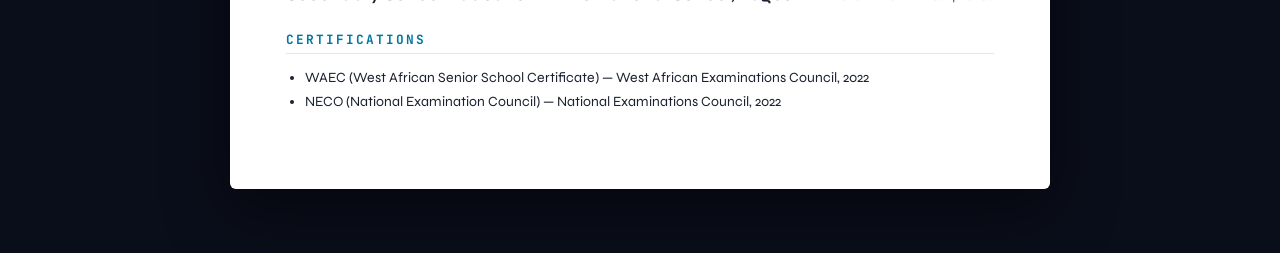
==== commit c2714db7: "Prepare repo for deployment: rename to index.html, exclude sossa/ and .claude/ via .gitignore" ====
--- a/cv.html
+++ b/cv.html
@@ -13,7 +13,7 @@
 
     <!-- Screen-only toolbar -->
     <div class="cv-toolbar no-print">
-        <a href="portfolio-index.html" class="toolbar-link">&larr; Back to Portfolio</a>
+        <a href="index.html" class="toolbar-link">&larr; Back to Portfolio</a>
         <div class="toolbar-actions">
             <button class="print-btn" onclick="window.print()">Print / Save as PDF</button>
         </div>
@@ -67,7 +67,7 @@
 
             <div class="cv-entry">
                 <div class="entry-top">
-                    <h3>Social Media & Digital Operations Manager &mdash; Legit Block Enterprise</h3>
+                    <h3>Social Media & Digital Operations Manager &mdash; Legit Blog Enterprise</h3>
                     <span class="entry-date">2021 &ndash; Present</span>
                 </div>
                 <ul>
